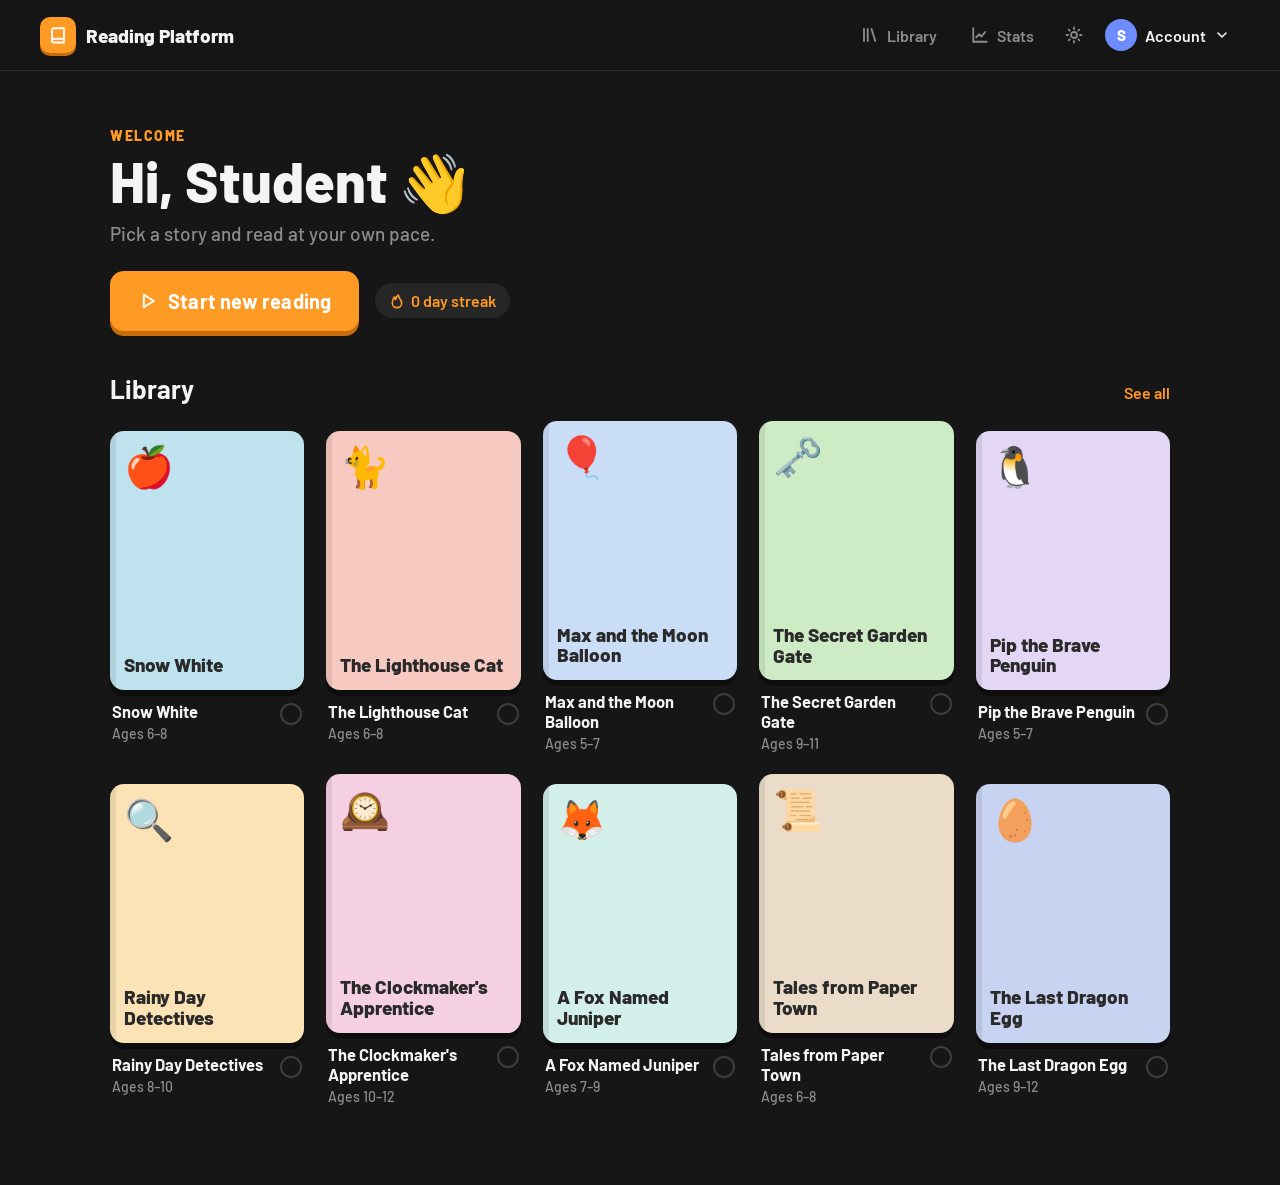
==== index.html @ 2cfc0a5e "starting" ====
<!DOCTYPE html>
<html lang="en" data-theme="dark">
<head>
  <meta charset="UTF-8" />
  <meta name="viewport" content="width=device-width, initial-scale=1, viewport-fit=cover" />
  <title>Reading Platform</title>
  <link rel="preconnect" href="https://fonts.googleapis.com" />
  <link rel="preconnect" href="https://fonts.gstatic.com" crossorigin />
  <link href="https://fonts.googleapis.com/css2?family=Barlow:wght@500;600;700;800&display=swap" rel="stylesheet" />
  <link rel="stylesheet" href="css/styles.css" />
</head>
<body>
  <div id="app"></div>
  <script src="js/data.js"></script>
  <script src="js/app.js"></script>
</body>
</html>
---- css/styles.css ----
/* ==========================================================================
   Reading Platform — pilot styles
   Functional first; visual polish comes later.
   ========================================================================== */

:root {
  --accent: #ff9a25;
  --accent-dark: #c76d0b;
  --success: #58cc02;
  --success-dark: #46a302;
  --danger: #ff4b4b;
  --danger-dark: #d33131;
  --radius: 14px;
  --font: "Barlow", "DIN Round Pro", system-ui, -apple-system, "Segoe UI", sans-serif;
}
[data-theme="dark"] {
  --bg: #161616;
  --surface: #262626;
  --surface-2: #333333;
  --surface-3: #3d3d3d;
  --border: #2e2e2e;
  --text: #f4f4f4;
  --muted: #8d8d8d;
  --shadow: #0d0d0d;
}
[data-theme="light"] {
  --bg: #f7f6f2;
  --surface: #ffffff;
  --surface-2: #ecebe7;
  --surface-3: #e0dfda;
  --border: #e3e2dd;
  --text: #1c1c1c;
  --muted: #777;
  --shadow: #cfcec9;
}

* { box-sizing: border-box; }
html, body { margin: 0; }
body {
  background: var(--bg);
  color: var(--text);
  font-family: var(--font);
  font-weight: 600;
  -webkit-font-smoothing: antialiased;
  transition: background .2s, color .2s;
}
body.no-scroll { overflow: hidden; }
button { font: inherit; color: inherit; cursor: pointer; border: 0; background: none; }
button:disabled { cursor: not-allowed; }
a { color: inherit; text-decoration: none; }
h1, h2 { margin: 0; line-height: 1.1; }
.muted { color: var(--muted); }

/* ---------- Buttons (Duolingo-style 3D) ---------- */
.btn {
  display: inline-flex; align-items: center; justify-content: center; gap: 10px;
  padding: 14px 22px; border-radius: var(--radius);
  font-size: 18px; font-weight: 700; letter-spacing: .2px;
  transition: transform .06s, box-shadow .06s, filter .15s;
}
.btn:active:not(:disabled) { transform: translateY(4px); box-shadow: none !important; }
.btn-primary { background: var(--accent); color: #fff; box-shadow: 0 5px 0 var(--accent-dark); }
.btn-success { background: var(--success); color: #fff; box-shadow: 0 5px 0 var(--success-dark); }
.btn-danger { background: var(--danger); color: #fff; box-shadow: 0 5px 0 var(--danger-dark); }
.btn:disabled { background: var(--surface-2); color: var(--muted); box-shadow: 0 5px 0 var(--shadow); }
.btn-lg { padding: 18px 28px; font-size: 20px; }
.btn-block { width: 100%; }
.btn:hover:not(:disabled) { filter: brightness(1.05); }

.icon-btn {
  width: 40px; height: 40px; border-radius: 12px;
  display: grid; place-items: center; color: var(--muted);
}
.icon-btn:hover { background: var(--surface); color: var(--text); }

.square-btn {
  width: 62px; height: 62px; border-radius: var(--radius);
  display: grid; place-items: center;
  background: var(--surface-3); color: var(--text);
  box-shadow: 0 4px 0 var(--shadow);
  transition: transform .06s, box-shadow .06s;
}
.square-btn:active:not(:disabled) { transform: translateY(4px); box-shadow: none; }
.square-btn:disabled { background: var(--surface); color: var(--muted); opacity: .7; }

/* ---------- Header ---------- */
.topbar {
  position: sticky; top: 0; z-index: 20;
  display: flex; align-items: center; justify-content: space-between;
  padding: 14px clamp(16px, 4vw, 40px);
  background: color-mix(in srgb, var(--bg) 92%, transparent);
  backdrop-filter: blur(8px);
  border-bottom: 1px solid var(--border);
}
.brand { display: flex; align-items: center; gap: 10px; font-size: 19px; font-weight: 800; }
.brand-mark {
  width: 36px; height: 36px; border-radius: 10px; display: grid; place-items: center;
  background: var(--accent); color: #fff; box-shadow: 0 3px 0 var(--accent-dark);
}
.nav { display: flex; align-items: center; gap: 6px; }
.nav-link {
  display: flex; align-items: center; gap: 8px; padding: 9px 14px; border-radius: 12px; color: var(--muted);
}
.nav-link:hover { background: var(--surface); color: var(--text); }
.nav-link.active { color: var(--accent); background: var(--surface); }

.account { position: relative; }
.account-btn {
  display: flex; align-items: center; gap: 8px; padding: 5px 10px 5px 5px; border-radius: 12px; color: var(--text);
}
.account-btn:hover { background: var(--surface); }
.avatar {
  width: 32px; height: 32px; border-radius: 50%; display: grid; place-items: center;
  background: #6c8cff; color: #fff; font-weight: 800; font-size: 15px;
}
.avatar-lg { width: 42px; height: 42px; font-size: 18px; }
.menu {
  position: absolute; right: 0; top: calc(100% + 8px); width: 270px;
  background: var(--surface); border: 1px solid var(--border); border-radius: var(--radius);
  padding: 8px; box-shadow: 0 12px 30px rgba(0,0,0,.35);
  animation: fadeDown .15s ease-out;
}
.menu-head { display: flex; gap: 12px; align-items: center; padding: 8px 8px 12px; border-bottom: 1px solid var(--border); margin-bottom: 6px; }
.menu-head strong { display: block; font-size: 17px; }
.menu-head small { color: var(--muted); font-size: 12.5px; font-weight: 500; }
.menu-item {
  width: 100%; display: flex; align-items: center; gap: 10px; padding: 10px; border-radius: 10px; text-align: left;
}
.menu-item:hover { background: var(--surface-2); }
.menu-item em { margin-left: auto; font-style: normal; font-size: 12px; color: var(--muted); }

/* ---------- Pages ---------- */
.page { max-width: 1140px; margin: 0 auto; padding: 36px clamp(16px, 4vw, 40px) 80px; }
.hero { padding: 20px 0 44px; }
.eyebrow { margin: 0 0 6px; color: var(--accent); text-transform: uppercase; letter-spacing: 1.5px; font-size: 14px; font-weight: 800; }
.hero h1 { font-size: clamp(38px, 6vw, 56px); font-weight: 800; }
.hero-sub { color: var(--muted); font-size: 19px; margin: 10px 0 26px; font-weight: 500; }
.hero-actions { display: flex; flex-wrap: wrap; align-items: center; gap: 16px; }
.chip {
  display: inline-flex; align-items: center; gap: 6px; padding: 8px 14px; border-radius: 999px;
  background: var(--surface); color: var(--accent);
}
.section-head { display: flex; align-items: baseline; justify-content: space-between; margin-bottom: 18px; }
.section-head h2 { font-size: 26px; }
.page-title h1 { font-size: 38px; }
.link { color: var(--accent); }
.sub-h { font-size: 22px; margin: 40px 0 14px; }

/* ---------- Library grid ---------- */
.grid {
  display: grid; gap: 22px;
  grid-template-columns: repeat(auto-fill, minmax(165px, 1fr));
}
.book-card {
  text-align: left; padding: 0; border-radius: var(--radius);
  transition: transform .15s;
}
.book-card:hover { transform: translateY(-4px); }
.book-card:hover .cover { box-shadow: 0 10px 0 var(--shadow); }
.book-meta { display: flex; justify-content: space-between; align-items: flex-start; gap: 8px; padding: 12px 2px 0; }
.book-title { font-size: 16.5px; font-weight: 700; line-height: 1.2; }
.book-age { font-size: 14px; color: var(--muted); margin-top: 3px; font-weight: 500; }

.status { flex: none; width: 22px; height: 22px; border-radius: 50%; display: grid; place-items: center; margin-top: 1px; }
.status-unread { border: 2.5px solid var(--surface-3); }
.status-read { background: var(--success); color: #fff; }
.status-progress {
  border: 2.5px solid var(--accent);
  background: linear-gradient(90deg, var(--accent) 50%, transparent 50%);
}

/* ---------- Covers (solid pastel placeholders) ---------- */
.cover {
  position: relative; aspect-ratio: 3 / 4; border-radius: var(--radius);
  background: var(--cover); color: #2a2a2a; overflow: hidden;
  display: flex; flex-direction: column; justify-content: space-between; padding: 14px;
  box-shadow: 0 6px 0 var(--shadow);
  transition: box-shadow .15s;
}
.cover::after {
  content: ""; position: absolute; inset: 0;
  background: linear-gradient(90deg, rgba(0,0,0,.08) 0 6px, transparent 6px);
}
.cover-emoji { font-size: 40px; line-height: 1; }
.cover-title { font-size: 19px; font-weight: 800; line-height: 1.1; }
.cover-lg { width: 220px; flex: none; }
.cover-lg .cover-emoji { font-size: 54px; }
.cover-lg .cover-title { font-size: 25px; }
.cover-mini {
  width: 48px; height: 60px; aspect-ratio: auto; padding: 0; border: 2px solid var(--surface-3);
  border-radius: 9px; box-shadow: none; justify-content: center; align-items: center;
}
.cover-mini .cover-title { display: none; }
.cover-mini .cover-emoji { font-size: 22px; }
.cover-mini::after { display: none; }

/* ---------- Book overlay ---------- */
.overlay {
  position: fixed; inset: 0; z-index: 50; display: grid; place-items: center; padding: 20px;
  background: rgba(0,0,0,.6); animation: fade .15s ease-out;
}
.book-modal {
  position: relative; width: min(760px, 100%); max-height: calc(100vh - 40px); overflow: auto;
  display: flex; gap: 30px; padding: 30px;
  background: var(--surface); border-radius: 20px; border: 1px solid var(--border);
  animation: popIn .22s cubic-bezier(.2,1.4,.4,1);
}
.modal-close { position: absolute; top: 14px; right: 14px; }
.modal-body { display: flex; flex-direction: column; min-width: 0; flex: 1; }
.modal-body h2 { font-size: 32px; padding-right: 40px; }
.modal-tags { display: flex; flex-wrap: wrap; gap: 8px; margin: 14px 0 4px; }
.tag { padding: 5px 11px; border-radius: 999px; background: var(--surface-2); font-size: 13.5px; color: var(--muted); }
.synopsis { font-size: 17.5px; line-height: 1.55; font-weight: 500; flex: 1; margin: 14px 0 26px; }

/* ---------- Stats ---------- */
.tiles { display: grid; gap: 16px; grid-template-columns: repeat(auto-fill, minmax(170px, 1fr)); }
.tile {
  display: flex; flex-direction: column; gap: 4px; padding: 18px;
  background: var(--surface); border-radius: var(--radius); border: 1px solid var(--border);
}
.tile-label { font-size: 13px; text-transform: uppercase; letter-spacing: 1px; color: var(--muted); }
.tile-value { font-size: 32px; font-weight: 800; }
.tile-sub { font-size: 13.5px; color: var(--muted); font-weight: 500; }
.table-wrap { overflow-x: auto; border-radius: var(--radius); border: 1px solid var(--border); }
.table { width: 100%; border-collapse: collapse; font-size: 15px; }
.table th, .table td { text-align: left; padding: 12px 16px; white-space: nowrap; }
.table th { background: var(--surface); color: var(--muted); font-size: 13px; text-transform: uppercase; letter-spacing: .8px; }
.table tr + tr td { border-top: 1px solid var(--border); }
.ok { color: var(--success); font-weight: 800; }
.bad { color: var(--danger); font-weight: 800; }
.empty { padding: 34px; text-align: center; color: var(--muted); background: var(--surface); border-radius: var(--radius); font-weight: 500; }

/* ---------- Toast ---------- */
.toast {
  position: fixed; left: 50%; bottom: 30px; transform: translate(-50%, 20px); opacity: 0; z-index: 100;
  background: var(--text); color: var(--bg); padding: 12px 20px; border-radius: 12px; pointer-events: none;
  transition: opacity .2s, transform .2s;
}
.toast.show { opacity: 1; transform: translate(-50%, 0); }

/* ==========================================================================
   Reader
   ========================================================================== */
.reader { position: fixed; inset: 0; display: flex; flex-direction: column; background: var(--bg); }
.reader-top {
  display: flex; justify-content: space-between; align-items: center;
  padding: 20px clamp(16px, 2vw, 26px); z-index: 2;
}
.rt-left { display: flex; align-items: center; gap: 16px; }
.wpm { display: flex; flex-direction: column; line-height: 1.1; }
.wpm-label { font-size: 12px; color: var(--muted); font-weight: 700; }
.wpm-value { font-size: 20px; font-weight: 800; }
.rt-right { display: flex; align-items: center; gap: 14px; text-align: right; }
.rt-text { display: flex; flex-direction: column; text-align: right; line-height: 1.25; }
.rt-text strong { font-size: 18px; }
.rt-text small { font-size: 14px; font-weight: 700; }

.reader-stage { flex: 1; position: relative; overflow: hidden; }

/* sentence track */
.track {
  position: absolute; left: 50%; top: 0; width: min(520px, calc(100% - 32px));
  transition: transform .45s cubic-bezier(.25,.8,.3,1);
}
.track.no-anim, .track.no-anim .sentence { transition: none; }
.sentence {
  margin: 0 0 6px; padding: 10px 16px; border-radius: var(--radius);
  font-size: clamp(24px, 3.4vw, 34px); font-weight: 700; line-height: 1.3;
  transition: filter .4s, opacity .4s, background .3s;
}
.sentence.read { opacity: .78; }
.sentence.current { background: var(--surface); }
.sentence.upcoming { filter: blur(7px); opacity: .32; user-select: none; }
.sentence.hidden { visibility: hidden; }

/* intro / quiz / summary views */
.center-view {
  position: absolute; inset: 0; overflow-y: auto;
  display: flex; flex-direction: column; align-items: center; justify-content: center;
  padding: 20px; text-align: center; animation: fadeUp .3s ease-out;
}
.intro-icon { font-size: 52px; margin-bottom: 18px; }
.intro-num { margin: 0 0 14px; font-size: 18px; }
.intro-title {
  font-size: clamp(30px, 4vw, 40px); padding: 14px 18px; border-radius: var(--radius); background: var(--surface);
}
.pop { animation: popIn .5s cubic-bezier(.2,1.6,.4,1); }

.quiz { justify-content: center; }
.quiz-label { margin: 0 0 8px; color: var(--accent); text-transform: uppercase; letter-spacing: 1.5px; font-size: 14px; font-weight: 800; }
.quiz-q { font-size: clamp(26px, 3.4vw, 34px); max-width: 640px; margin-bottom: 28px; }
.options { display: grid; gap: 12px; width: min(560px, 100%); }
.option {
  display: flex; align-items: center; gap: 14px; text-align: left;
  padding: 15px 18px; border-radius: var(--radius); font-size: 19px; font-weight: 700;
  background: var(--surface); border: 2px solid var(--surface-3); box-shadow: 0 4px 0 var(--surface-3);
  transition: transform .06s, border-color .15s, background .15s;
}
.option:hover:not(:disabled) { background: var(--surface-2); }
.option:active:not(:disabled) { transform: translateY(3px); box-shadow: 0 1px 0 var(--surface-3); }
.option .key {
  flex: none; width: 30px; height: 30px; border-radius: 8px; display: grid; place-items: center;
  border: 2px solid var(--surface-3); font-size: 14px; color: var(--muted);
}
.option.selected { border-color: var(--accent); box-shadow: 0 4px 0 var(--accent-dark); background: color-mix(in srgb, var(--accent) 12%, var(--surface)); }
.option.selected .key { border-color: var(--accent); color: var(--accent); }
.option.correct { border-color: var(--success); box-shadow: 0 4px 0 var(--success-dark); background: color-mix(in srgb, var(--success) 15%, var(--surface)); }
.option.correct .key { border-color: var(--success); color: var(--success); }
.option.wrong { border-color: var(--danger); box-shadow: 0 4px 0 var(--danger-dark); background: color-mix(in srgb, var(--danger) 13%, var(--surface)); animation: shake .35s; }
.option.wrong .key { border-color: var(--danger); color: var(--danger); }
.option:disabled { cursor: default; }

.summary-title { font-size: clamp(30px, 4vw, 42px); margin-bottom: 8px; }
.summary-tiles { display: grid; grid-template-columns: repeat(4, minmax(110px, 1fr)); gap: 12px; margin-top: 26px; width: min(600px, 100%); }
.summary-tiles .tile { align-items: center; }

/* big "Correct!" */
.celebrate {
  position: absolute; inset: 0; display: grid; place-items: center; pointer-events: none; z-index: 5;
  background: color-mix(in srgb, var(--bg) 55%, transparent);
  animation: celebrateFade 1.5s ease-in forwards;
}
.celebrate-inner { position: relative; display: grid; place-items: center; }
.celebrate span {
  font-size: clamp(56px, 10vw, 104px); font-weight: 800; color: var(--success);
  text-shadow: 0 6px 0 var(--success-dark);
  animation: bigPop .6s cubic-bezier(.2,1.8,.4,1);
}
.sparks { position: absolute; inset: 0; display: grid; place-items: center; }
.sparks i {
  position: absolute; width: 14px; height: 14px; border-radius: 50%;
  background: var(--accent);
  animation: spark .8s ease-out forwards;
  transform: rotate(var(--a)) translateX(0);
}
.sparks i:nth-child(odd) { background: var(--success); width: 10px; height: 10px; }

/* bottom bar */
.reader-bottom {
  border-top: 2px solid var(--border); padding: 22px 16px calc(22px + env(safe-area-inset-bottom));
  transition: background .2s;
}
.bottom-inner { display: flex; gap: 20px; justify-content: center; align-items: center; max-width: 560px; margin: 0 auto; }
.back-btn { width: 78px; height: 66px; flex: none; }
.next-btn { flex: 1; max-width: 420px; height: 66px; justify-content: space-between; padding: 0 30px; font-size: 22px; }
.reader-bottom.is-correct { background: color-mix(in srgb, var(--success) 16%, var(--bg)); border-top-color: transparent; }
.reader-bottom.is-wrong { background: color-mix(in srgb, var(--danger) 14%, var(--bg)); border-top-color: transparent; }
.feedback { max-width: 760px; justify-content: space-between; animation: fadeUp .25s ease-out; }
.feedback .next-btn { max-width: 300px; }
.fb-text { display: flex; flex-direction: column; }
.fb-text strong { font-size: 26px; }
.fb-text span { font-weight: 600; }
.is-correct .fb-text strong { color: var(--success); }
.is-wrong .fb-text strong, .is-wrong .fb-text span { color: var(--danger); }

/* ---------- Pause menu ---------- */
.pause {
  position: absolute; inset: 0; z-index: 30;
  background: color-mix(in srgb, var(--bg) 94%, transparent);
  backdrop-filter: blur(4px);
  display: grid; grid-template-columns: minmax(240px, 1fr) auto minmax(240px, 1fr);
  padding: 22px 26px; animation: fade .18s ease-out;
}
.pm-left { display: flex; flex-direction: column; gap: 10px; align-items: flex-start; min-height: 0; }
.pm-continue { display: flex; align-items: center; gap: 16px; font-size: 30px; font-weight: 700; margin-bottom: 24px; }
.pm-play {
  width: 62px; height: 62px; border-radius: var(--radius); display: grid; place-items: center;
  background: var(--accent); color: #fff; box-shadow: 0 5px 0 var(--accent-dark);
}
.pm-play svg { fill: #fff; }
.pm-list { display: flex; flex-direction: column; gap: 14px; }
.pm-item { display: flex; align-items: center; gap: 14px; font-size: 19px; font-weight: 700; }
.pm-ic {
  width: 46px; height: 46px; border-radius: 12px; display: grid; place-items: center;
  background: var(--surface-3); box-shadow: 0 3px 0 var(--shadow);
}
.pm-item:hover .pm-ic { background: var(--surface-2); }
.pm-bottom { margin-top: auto; }
.pm-cover { display: grid; place-items: center; }
.cover-tilt {
  width: min(330px, 30vw); border: 5px solid var(--surface-3); border-radius: 26px;
  transform: rotate(5deg); animation: tiltIn .45s cubic-bezier(.2,1.5,.4,1);
}
.cover-tilt .cover-emoji { font-size: 80px; }
.cover-tilt .cover-title { font-size: 34px; }
.pm-right { display: flex; justify-content: flex-end; align-items: flex-start; gap: 14px; }
.ring { transform: rotate(-90deg); flex: none; }
.ring circle { fill: none; stroke-width: 4.5; }
.ring-bg { stroke: var(--surface-3); }
.ring-fg { stroke: var(--accent); stroke-linecap: round; transition: stroke-dashoffset .4s; }

.chapter-list { display: flex; flex-direction: column; gap: 8px; margin-top: 12px; width: 100%; max-width: 320px; overflow-y: auto; }
.chapter-row {
  display: flex; align-items: center; gap: 12px; padding: 10px 12px; border-radius: 12px; text-align: left;
  background: var(--surface); border: 2px solid transparent;
}
.chapter-row:hover:not(:disabled) { background: var(--surface-2); }
.chapter-row.current { border-color: var(--accent); }
.chapter-row:disabled { opacity: .45; }
.ch-icon { font-size: 22px; }
.ch-text { display: flex; flex-direction: column; flex: 1; font-size: 16px; }
.ch-text small { color: var(--muted); font-size: 12.5px; }
.ch-state { color: var(--success); display: grid; }
.chapter-row:disabled .ch-state { color: var(--muted); }

.shortcuts { margin-top: 14px; display: flex; flex-direction: column; gap: 12px; }
.sc-row { display: flex; flex-direction: column; gap: 4px; }
.sc-row span:last-child { color: var(--muted); font-size: 15px; font-weight: 500; }
kbd {
  display: inline-block; padding: 2px 8px; border-radius: 6px; font: inherit; font-size: 14px;
  background: var(--surface-3); box-shadow: 0 2px 0 var(--shadow);
}

/* ---------- Animations ---------- */
@keyframes fade { from { opacity: 0; } }
@keyframes fadeUp { from { opacity: 0; transform: translateY(12px); } }
@keyframes fadeDown { from { opacity: 0; transform: translateY(-6px); } }
@keyframes popIn { from { opacity: 0; transform: scale(.9); } }
@keyframes tiltIn { from { opacity: 0; transform: rotate(-8deg) scale(.85); } }
@keyframes bigPop { 0% { transform: scale(.2); opacity: 0; } 70% { transform: scale(1.12); opacity: 1; } 100% { transform: scale(1); } }
@keyframes spark { to { transform: rotate(var(--a)) translateX(170px) scale(.3); opacity: 0; } }
@keyframes celebrateFade { 0%, 70% { opacity: 1; } 100% { opacity: 0; } }
@keyframes shake { 20%, 60% { transform: translateX(-6px); } 40%, 80% { transform: translateX(6px); } }

/* ---------- Responsive ---------- */
@media (max-width: 760px) {
  .nav-link span, .account-name, .brand-name { display: none; }
  .book-modal { flex-direction: column; align-items: center; padding: 24px 20px; gap: 20px; }
  .cover-lg { width: 170px; }
  .modal-body h2 { padding-right: 0; text-align: center; font-size: 28px; }
  .modal-tags { justify-content: center; }
  .grid { grid-template-columns: repeat(auto-fill, minmax(140px, 1fr)); gap: 16px; }
  .rt-text strong { font-size: 16px; }
  .rt-text small { font-size: 12.5px; }
  .square-btn { width: 54px; height: 54px; }
  .back-btn { width: 64px; height: 60px; }
  .next-btn { height: 60px; font-size: 20px; padding: 0 22px; }
  .summary-tiles { grid-template-columns: repeat(2, 1fr); }
  .feedback { flex-direction: column; align-items: stretch; gap: 14px; }
  .feedback .next-btn { max-width: none; }
  .pause { grid-template-columns: 1fr; grid-template-rows: auto 1fr; }
  .pm-cover, .pm-right { display: none; }
  .pm-bottom { margin-top: 30px; }
}
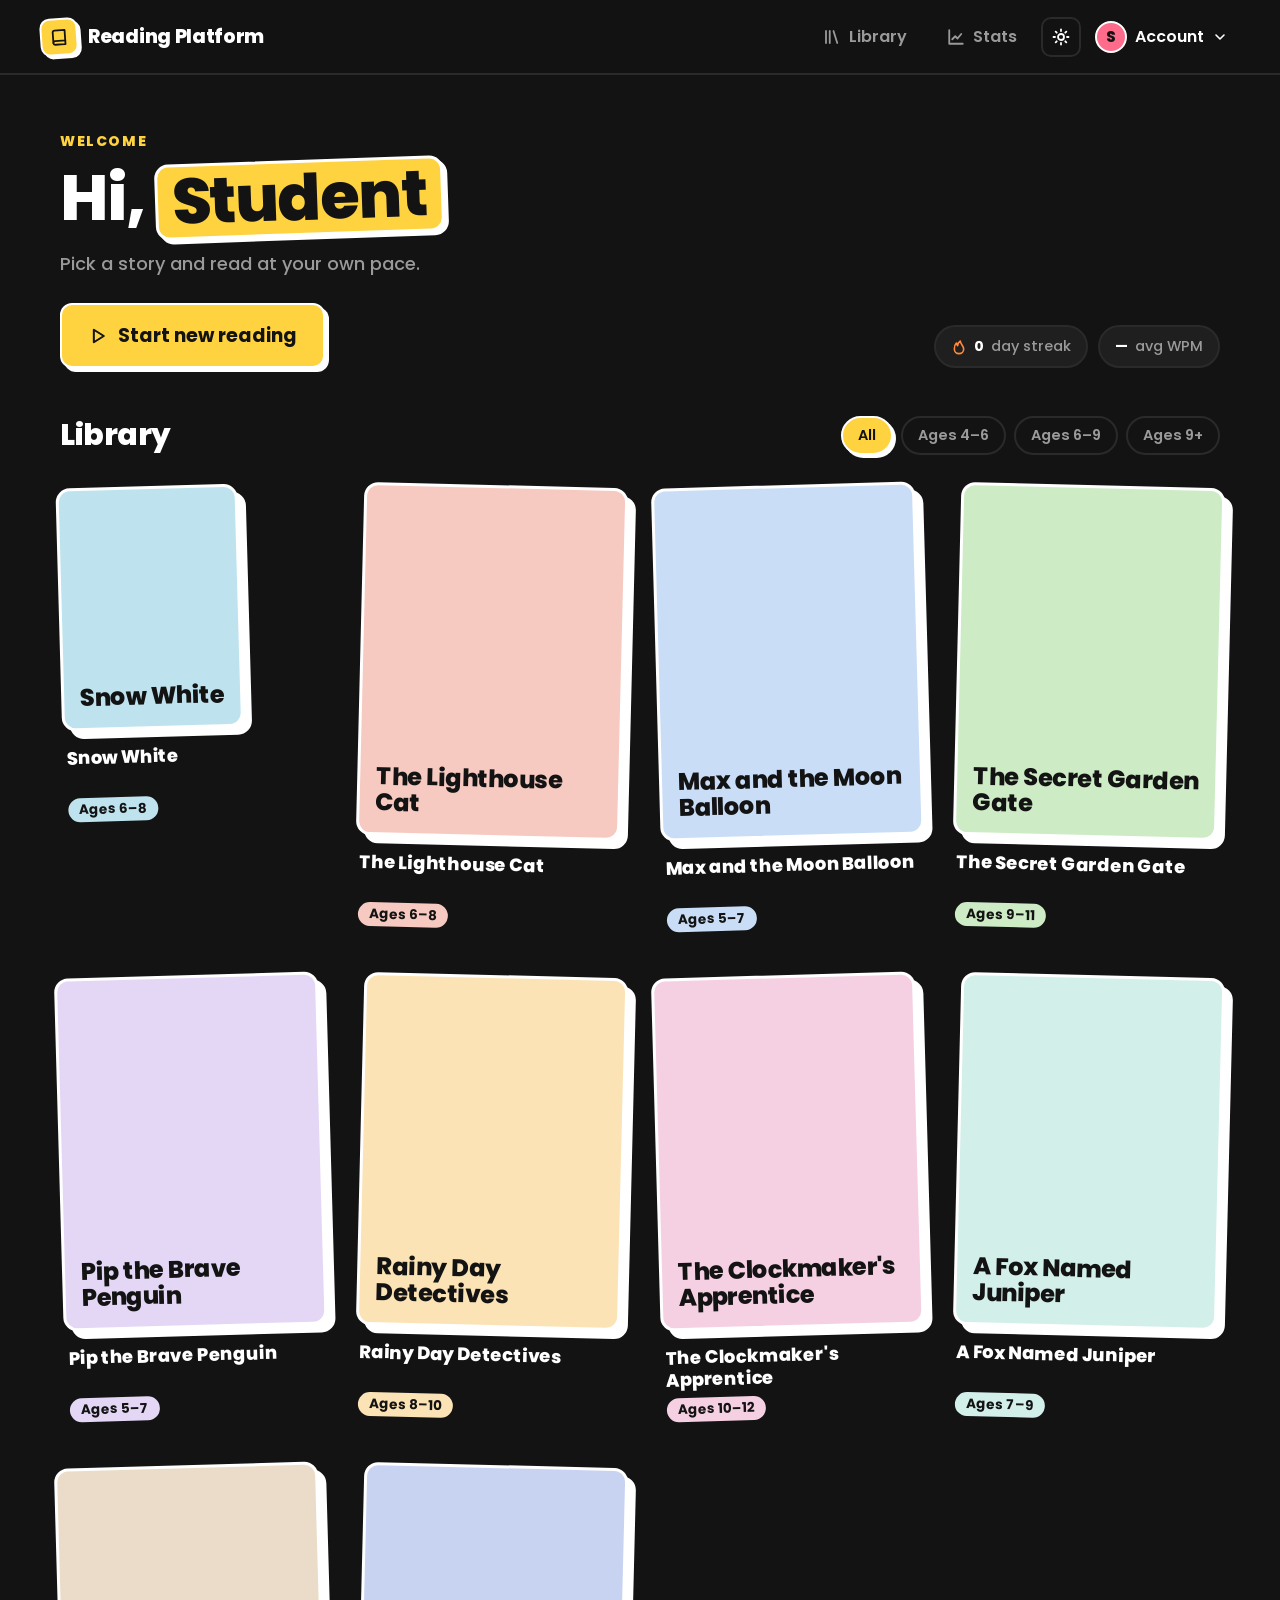
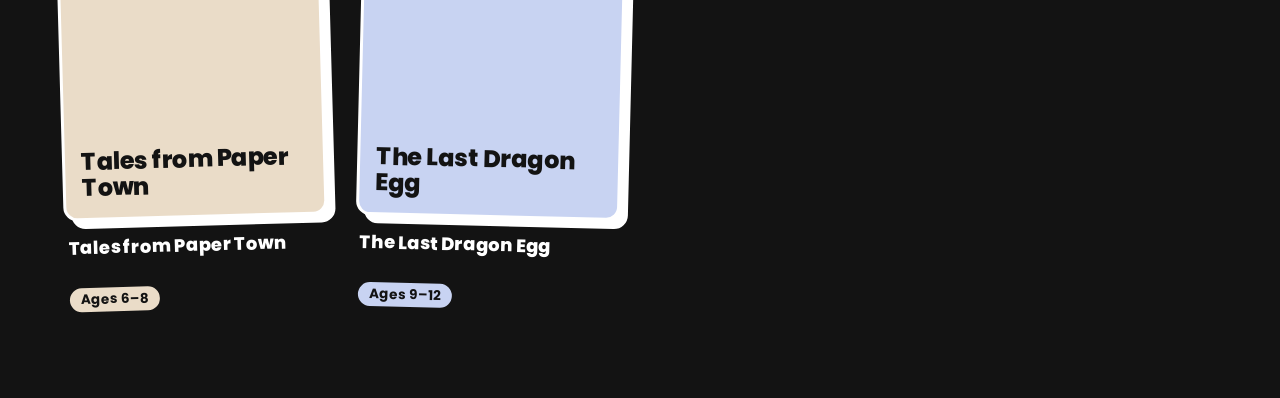
==== commit c82cd5ed: "visual updates" ====
--- a/index.html
+++ b/index.html
@@ -6,7 +6,7 @@
   <title>Reading Platform</title>
   <link rel="preconnect" href="https://fonts.googleapis.com" />
   <link rel="preconnect" href="https://fonts.gstatic.com" crossorigin />
-  <link href="https://fonts.googleapis.com/css2?family=Barlow:wght@500;600;700;800&display=swap" rel="stylesheet" />
+  <link href="https://fonts.googleapis.com/css2?family=Poppins:wght@400;500;600;700;800&display=swap" rel="stylesheet" />
   <link rel="stylesheet" href="css/styles.css" />
 </head>
 <body>
--- a/css/styles.css
+++ b/css/styles.css
@@ -1,37 +1,35 @@
 /* ==========================================================================
-   Reading Platform — pilot styles
-   Functional first; visual polish comes later.
+   Reading Platform — "Pop" theme
+   Bold comic borders, coloured offset shadows, tilted cards, chunky buttons.
    ========================================================================== */
 
 :root {
-  --accent: #ff9a25;
-  --accent-dark: #c76d0b;
-  --success: #58cc02;
-  --success-dark: #46a302;
-  --danger: #ff4b4b;
-  --danger-dark: #d33131;
+  --accent: #ffd23f;
+  --success: #3ddc84;
+  --danger: #ff5c5c;
+  --on-color: #131313;      /* text on yellow / green / red / pastel covers */
   --radius: 14px;
-  --font: "Barlow", "DIN Round Pro", system-ui, -apple-system, "Segoe UI", sans-serif;
+  --font: "Poppins", system-ui, -apple-system, "Segoe UI", sans-serif;
 }
 [data-theme="dark"] {
-  --bg: #161616;
-  --surface: #262626;
-  --surface-2: #333333;
-  --surface-3: #3d3d3d;
-  --border: #2e2e2e;
-  --text: #f4f4f4;
-  --muted: #8d8d8d;
-  --shadow: #0d0d0d;
+  --bg: #131313;
+  --surface: #1f1f1f;
+  --surface-2: #2a2a2a;
+  --surface-3: #3a3a3a;
+  --border: #2a2a2a;
+  --text: #ffffff;
+  --muted: #9a9a9a;
+  --line: #ffffff;          /* comic outline + hard shadow colour */
 }
 [data-theme="light"] {
-  --bg: #f7f6f2;
+  --bg: #fff8ea;
   --surface: #ffffff;
-  --surface-2: #ecebe7;
-  --surface-3: #e0dfda;
-  --border: #e3e2dd;
-  --text: #1c1c1c;
-  --muted: #777;
-  --shadow: #cfcec9;
+  --surface-2: #f6eedd;
+  --surface-3: #e6dcc6;
+  --border: #ecdfc6;
+  --text: #131313;
+  --muted: #6f6a5e;
+  --line: #131313;
 }
 
 * { box-sizing: border-box; }
@@ -40,7 +38,7 @@
   background: var(--bg);
   color: var(--text);
   font-family: var(--font);
-  font-weight: 600;
+  font-weight: 500;
   -webkit-font-smoothing: antialiased;
   transition: background .2s, color .2s;
 }
@@ -51,37 +49,41 @@
 h1, h2 { margin: 0; line-height: 1.1; }
 .muted { color: var(--muted); }
 
-/* ---------- Buttons (Duolingo-style 3D) ---------- */
+/* ---------- Buttons ---------- */
 .btn {
   display: inline-flex; align-items: center; justify-content: center; gap: 10px;
-  padding: 14px 22px; border-radius: var(--radius);
-  font-size: 18px; font-weight: 700; letter-spacing: .2px;
-  transition: transform .06s, box-shadow .06s, filter .15s;
-}
-.btn:active:not(:disabled) { transform: translateY(4px); box-shadow: none !important; }
-.btn-primary { background: var(--accent); color: #fff; box-shadow: 0 5px 0 var(--accent-dark); }
-.btn-success { background: var(--success); color: #fff; box-shadow: 0 5px 0 var(--success-dark); }
-.btn-danger { background: var(--danger); color: #fff; box-shadow: 0 5px 0 var(--danger-dark); }
-.btn:disabled { background: var(--surface-2); color: var(--muted); box-shadow: 0 5px 0 var(--shadow); }
-.btn-lg { padding: 18px 28px; font-size: 20px; }
+  padding: 14px 22px; border-radius: 12px;
+  font-size: 18px; font-weight: 700;
+  border: 2.5px solid var(--line);
+  box-shadow: 4px 4px 0 var(--line);
+  transition: transform .07s, box-shadow .07s, filter .15s;
+}
+.btn:active:not(:disabled) { transform: translate(4px, 4px); box-shadow: 0 0 0 var(--line); }
+.btn:hover:not(:disabled) { filter: brightness(1.06); }
+.btn-primary { background: var(--accent); color: var(--on-color); }
+.btn-success { background: var(--success); color: var(--on-color); }
+.btn-danger { background: var(--danger); color: var(--on-color); }
+.btn:disabled { background: var(--surface-2); color: var(--muted); border-color: var(--surface-3); box-shadow: 4px 4px 0 var(--surface-3); }
+.btn-lg { padding: 16px 26px; font-size: 19px; }
 .btn-block { width: 100%; }
-.btn:hover:not(:disabled) { filter: brightness(1.05); }
 
 .icon-btn {
-  width: 40px; height: 40px; border-radius: 12px;
-  display: grid; place-items: center; color: var(--muted);
-}
-.icon-btn:hover { background: var(--surface); color: var(--text); }
+  width: 40px; height: 40px; border-radius: 10px;
+  display: grid; place-items: center; color: var(--text);
+  border: 2px solid var(--border);
+}
+.icon-btn:hover { border-color: var(--line); }
 
 .square-btn {
-  width: 62px; height: 62px; border-radius: var(--radius);
+  width: 58px; height: 58px; border-radius: 12px;
   display: grid; place-items: center;
-  background: var(--surface-3); color: var(--text);
-  box-shadow: 0 4px 0 var(--shadow);
-  transition: transform .06s, box-shadow .06s;
-}
-.square-btn:active:not(:disabled) { transform: translateY(4px); box-shadow: none; }
-.square-btn:disabled { background: var(--surface); color: var(--muted); opacity: .7; }
+  background: var(--surface); color: var(--text);
+  border: 2.5px solid var(--line);
+  box-shadow: 3px 3px 0 var(--line);
+  transition: transform .07s, box-shadow .07s;
+}
+.square-btn:active:not(:disabled) { transform: translate(3px, 3px); box-shadow: 0 0 0 var(--line); }
+.square-btn:disabled { color: var(--muted); border-color: var(--surface-3); box-shadow: 3px 3px 0 var(--surface-3); }
 
 /* ---------- Header ---------- */
 .topbar {
@@ -90,150 +92,174 @@
   padding: 14px clamp(16px, 4vw, 40px);
   background: color-mix(in srgb, var(--bg) 92%, transparent);
   backdrop-filter: blur(8px);
-  border-bottom: 1px solid var(--border);
-}
-.brand { display: flex; align-items: center; gap: 10px; font-size: 19px; font-weight: 800; }
+  border-bottom: 2px solid var(--border);
+}
+.brand { display: flex; align-items: center; gap: 10px; font-size: 19px; font-weight: 800; letter-spacing: -.3px; }
 .brand-mark {
-  width: 36px; height: 36px; border-radius: 10px; display: grid; place-items: center;
-  background: var(--accent); color: #fff; box-shadow: 0 3px 0 var(--accent-dark);
-}
-.nav { display: flex; align-items: center; gap: 6px; }
+  width: 38px; height: 38px; border-radius: 10px; display: grid; place-items: center;
+  background: var(--accent); color: var(--on-color);
+  border: 2.5px solid var(--line); box-shadow: 3px 3px 0 var(--line);
+  transform: rotate(-4deg);
+}
+.nav { display: flex; align-items: center; gap: 8px; }
 .nav-link {
-  display: flex; align-items: center; gap: 8px; padding: 9px 14px; border-radius: 12px; color: var(--muted);
-}
-.nav-link:hover { background: var(--surface); color: var(--text); }
-.nav-link.active { color: var(--accent); background: var(--surface); }
+  display: flex; align-items: center; gap: 8px; padding: 8px 14px; border-radius: 10px;
+  color: var(--muted); font-weight: 600; border: 2px solid transparent;
+}
+.nav-link:hover { color: var(--text); }
+.nav-link.active { color: var(--on-color); background: var(--accent); border-color: var(--line); box-shadow: 3px 3px 0 var(--line); }
 
 .account { position: relative; }
 .account-btn {
-  display: flex; align-items: center; gap: 8px; padding: 5px 10px 5px 5px; border-radius: 12px; color: var(--text);
-}
-.account-btn:hover { background: var(--surface); }
+  display: flex; align-items: center; gap: 8px; padding: 4px 10px 4px 4px; border-radius: 12px;
+  color: var(--text); font-weight: 600; border: 2px solid transparent;
+}
+.account-btn:hover { border-color: var(--border); }
 .avatar {
   width: 32px; height: 32px; border-radius: 50%; display: grid; place-items: center;
-  background: #6c8cff; color: #fff; font-weight: 800; font-size: 15px;
-}
-.avatar-lg { width: 42px; height: 42px; font-size: 18px; }
+  background: #ff6b8b; color: var(--on-color); font-weight: 800; font-size: 15px;
+  border: 2px solid var(--line);
+}
+.avatar-lg { width: 44px; height: 44px; font-size: 18px; }
 .menu {
-  position: absolute; right: 0; top: calc(100% + 8px); width: 270px;
-  background: var(--surface); border: 1px solid var(--border); border-radius: var(--radius);
-  padding: 8px; box-shadow: 0 12px 30px rgba(0,0,0,.35);
+  position: absolute; right: 0; top: calc(100% + 10px); width: 280px;
+  background: var(--surface); border: 2.5px solid var(--line); border-radius: var(--radius);
+  padding: 8px; box-shadow: 6px 6px 0 var(--line);
   animation: fadeDown .15s ease-out;
 }
-.menu-head { display: flex; gap: 12px; align-items: center; padding: 8px 8px 12px; border-bottom: 1px solid var(--border); margin-bottom: 6px; }
+.menu-head { display: flex; gap: 12px; align-items: center; padding: 8px 8px 12px; border-bottom: 2px solid var(--border); margin-bottom: 6px; }
 .menu-head strong { display: block; font-size: 17px; }
-.menu-head small { color: var(--muted); font-size: 12.5px; font-weight: 500; }
+.menu-head small { color: var(--muted); font-size: 12.5px; }
 .menu-item {
-  width: 100%; display: flex; align-items: center; gap: 10px; padding: 10px; border-radius: 10px; text-align: left;
+  width: 100%; display: flex; align-items: center; gap: 10px; padding: 10px; border-radius: 10px; text-align: left; font-weight: 600;
 }
 .menu-item:hover { background: var(--surface-2); }
 .menu-item em { margin-left: auto; font-style: normal; font-size: 12px; color: var(--muted); }
 
 /* ---------- Pages ---------- */
-.page { max-width: 1140px; margin: 0 auto; padding: 36px clamp(16px, 4vw, 40px) 80px; }
-.hero { padding: 20px 0 44px; }
-.eyebrow { margin: 0 0 6px; color: var(--accent); text-transform: uppercase; letter-spacing: 1.5px; font-size: 14px; font-weight: 800; }
-.hero h1 { font-size: clamp(38px, 6vw, 56px); font-weight: 800; }
-.hero-sub { color: var(--muted); font-size: 19px; margin: 10px 0 26px; font-weight: 500; }
-.hero-actions { display: flex; flex-wrap: wrap; align-items: center; gap: 16px; }
+.page { max-width: 1240px; margin: 0 auto; padding: 32px clamp(16px, 4vw, 40px) 90px; }
+.hero { padding: 24px 0 48px; display: flex; justify-content: space-between; align-items: flex-end; gap: 24px; flex-wrap: wrap; }
+.eyebrow { margin: 0 0 8px; color: var(--accent); text-transform: uppercase; letter-spacing: 1.6px; font-size: 14px; font-weight: 800; }
+[data-theme="light"] .eyebrow { color: #c99a00; }
+.hero h1 { font-size: clamp(42px, 6.4vw, 64px); font-weight: 800; letter-spacing: -1.5px; }
+.student-name {
+  display: inline-block; background: var(--accent); color: var(--on-color);
+  padding: 0 14px; border-radius: 14px; transform: rotate(-2deg);
+  border: 3px solid var(--line); box-shadow: 4px 4px 0 var(--line);
+}
+.hero-sub { color: var(--muted); font-size: 18px; margin: 14px 0 26px; }
+.hero-stats { display: flex; gap: 10px; flex-wrap: wrap; }
 .chip {
-  display: inline-flex; align-items: center; gap: 6px; padding: 8px 14px; border-radius: 999px;
-  background: var(--surface); color: var(--accent);
-}
-.section-head { display: flex; align-items: baseline; justify-content: space-between; margin-bottom: 18px; }
-.section-head h2 { font-size: 26px; }
-.page-title h1 { font-size: 38px; }
-.link { color: var(--accent); }
-.sub-h { font-size: 22px; margin: 40px 0 14px; }
+  display: inline-flex; align-items: center; gap: 7px; padding: 9px 15px; border-radius: 999px;
+  background: var(--surface); border: 2px solid var(--border); color: var(--muted); font-size: 14.5px;
+}
+.chip b { color: var(--text); }
+.chip svg { color: #ff8a3d; }
+.section-head { display: flex; align-items: center; justify-content: space-between; gap: 16px; flex-wrap: wrap; margin-bottom: 30px; }
+.section-head h2 { font-size: 30px; font-weight: 800; letter-spacing: -.5px; }
+.page-title h1 { font-size: 44px; font-weight: 800; letter-spacing: -1px; }
+.filters { display: flex; gap: 8px; flex-wrap: wrap; }
+.filter {
+  padding: 7px 15px; border-radius: 999px; border: 2px solid var(--border);
+  color: var(--muted); font-size: 14.5px; font-weight: 600;
+}
+.filter:hover { border-color: var(--line); color: var(--text); }
+.filter.on { background: var(--accent); color: var(--on-color); border-color: var(--line); box-shadow: 3px 3px 0 var(--line); }
 
 /* ---------- Library grid ---------- */
 .grid {
-  display: grid; gap: 22px;
-  grid-template-columns: repeat(auto-fill, minmax(165px, 1fr));
-}
+  display: grid; gap: 46px 34px; align-items: start;
+  grid-template-columns: repeat(auto-fill, minmax(232px, 1fr));
+}
+/* Cards are <button>s: force top-aligned column layout (buttons centre content by default) */
 .book-card {
-  text-align: left; padding: 0; border-radius: var(--radius);
-  transition: transform .15s;
-}
-.book-card:hover { transform: translateY(-4px); }
-.book-card:hover .cover { box-shadow: 0 10px 0 var(--shadow); }
-.book-meta { display: flex; justify-content: space-between; align-items: flex-start; gap: 8px; padding: 12px 2px 0; }
-.book-title { font-size: 16.5px; font-weight: 700; line-height: 1.2; }
-.book-age { font-size: 14px; color: var(--muted); margin-top: 3px; font-weight: 500; }
-
-.status { flex: none; width: 22px; height: 22px; border-radius: 50%; display: grid; place-items: center; margin-top: 1px; }
-.status-unread { border: 2.5px solid var(--surface-3); }
-.status-read { background: var(--success); color: #fff; }
-.status-progress {
-  border: 2.5px solid var(--accent);
-  background: linear-gradient(90deg, var(--accent) 50%, transparent 50%);
-}
-
-/* ---------- Covers (solid pastel placeholders) ---------- */
+  display: flex; flex-direction: column; justify-content: flex-start; align-self: start;
+  width: 100%; text-align: left; padding: 0;
+  transition: transform .18s cubic-bezier(.3,1.5,.5,1);
+}
+.book-card:nth-child(odd) { transform: rotate(-1.6deg); }
+.book-card:nth-child(even) { transform: rotate(1.4deg); }
+.book-card:hover { transform: rotate(0) translateY(-6px); }
+.book-card:hover .cover { box-shadow: 11px 11px 0 var(--line); }
+.book-meta { display: flex; justify-content: space-between; align-items: flex-start; gap: 10px; padding: 16px 4px 0; width: 100%; }
+/* reserve two lines so the age pills line up across a row */
+.book-title {
+  font-size: 18px; font-weight: 800; line-height: 1.25; letter-spacing: -.2px; min-height: 2.5em;
+  display: -webkit-box; -webkit-line-clamp: 2; -webkit-box-orient: vertical; overflow: hidden;
+}
+.book-age {
+  display: inline-block; margin-top: 6px; padding: 2px 11px; border-radius: 999px;
+  background: var(--c); color: var(--on-color); font-size: 13.5px; font-weight: 700;
+}
+.status { flex: none; width: 26px; height: 26px; display: grid; place-items: center; margin-top: 1px; }
+.status-read { border-radius: 50%; background: var(--success); color: var(--on-color); border: 2px solid var(--line); }
+.empty-filter { grid-column: 1 / -1; padding: 40px; text-align: center; color: var(--muted); border: 2px dashed var(--border); border-radius: var(--radius); }
+
+/* ---------- Covers (solid colour placeholders) ---------- */
 .cover {
   position: relative; aspect-ratio: 3 / 4; border-radius: var(--radius);
-  background: var(--cover); color: #2a2a2a; overflow: hidden;
-  display: flex; flex-direction: column; justify-content: space-between; padding: 14px;
-  box-shadow: 0 6px 0 var(--shadow);
-  transition: box-shadow .15s;
-}
-.cover::after {
-  content: ""; position: absolute; inset: 0;
-  background: linear-gradient(90deg, rgba(0,0,0,.08) 0 6px, transparent 6px);
-}
-.cover-emoji { font-size: 40px; line-height: 1; }
-.cover-title { font-size: 19px; font-weight: 800; line-height: 1.1; }
-.cover-lg { width: 220px; flex: none; }
-.cover-lg .cover-emoji { font-size: 54px; }
-.cover-lg .cover-title { font-size: 25px; }
-.cover-mini {
-  width: 48px; height: 60px; aspect-ratio: auto; padding: 0; border: 2px solid var(--surface-3);
-  border-radius: 9px; box-shadow: none; justify-content: center; align-items: center;
-}
-.cover-mini .cover-title { display: none; }
-.cover-mini .cover-emoji { font-size: 22px; }
-.cover-mini::after { display: none; }
+  background: var(--c, #ccc); color: var(--on-color); overflow: hidden;
+  border: 3px solid var(--line);
+  box-shadow: 8px 8px 0 var(--line);
+  display: flex; align-items: flex-end; padding: 16px;
+  transition: box-shadow .18s;
+}
+.cover > img { position: absolute; inset: 0; width: 100%; height: 100%; object-fit: cover; display: block; }
+.cover-title { position: relative; font-size: 24px; font-weight: 800; line-height: 1.1; letter-spacing: -.5px; }
+.cover-lg { width: 240px; flex: none; transform: rotate(-2.5deg); }
+.cover-lg .cover-title { font-size: 28px; }
+.cover-intro { width: 96px; margin-bottom: 24px; transform: rotate(-4deg); box-shadow: 5px 5px 0 var(--line); }
+.cover-mini { width: 46px; height: 58px; aspect-ratio: auto; border-radius: 9px; border-width: 2.5px; box-shadow: 3px 3px 0 var(--line); padding: 0; }
+.cover-intro .cover-title, .cover-mini .cover-title { display: none; }
+.cover-tilt { width: min(320px, 30vw); border-width: 4px; border-radius: 22px; box-shadow: 14px 14px 0 var(--line); transform: rotate(5deg); padding: 24px; animation: tiltIn .45s cubic-bezier(.2,1.5,.4,1); }
+.cover-tilt .cover-title { font-size: 36px; }
+.done-badge {
+  width: 96px; height: 96px; border-radius: 50%; display: grid; place-items: center; margin-bottom: 24px;
+  background: var(--success); color: var(--on-color); border: 3px solid var(--line); box-shadow: 6px 6px 0 var(--line);
+}
 
 /* ---------- Book overlay ---------- */
 .overlay {
   position: fixed; inset: 0; z-index: 50; display: grid; place-items: center; padding: 20px;
-  background: rgba(0,0,0,.6); animation: fade .15s ease-out;
+  background: rgba(0,0,0,.65); animation: fade .15s ease-out;
 }
 .book-modal {
-  position: relative; width: min(760px, 100%); max-height: calc(100vh - 40px); overflow: auto;
-  display: flex; gap: 30px; padding: 30px;
-  background: var(--surface); border-radius: 20px; border: 1px solid var(--border);
-  animation: popIn .22s cubic-bezier(.2,1.4,.4,1);
+  position: relative; width: min(800px, 100%); max-height: calc(100vh - 40px); overflow: auto;
+  display: flex; gap: 36px; padding: 34px;
+  background: var(--surface); border-radius: 22px;
+  border: 3px solid var(--line); box-shadow: 12px 12px 0 var(--c);
+  animation: popIn .25s cubic-bezier(.2,1.5,.4,1);
 }
 .modal-close { position: absolute; top: 14px; right: 14px; }
 .modal-body { display: flex; flex-direction: column; min-width: 0; flex: 1; }
-.modal-body h2 { font-size: 32px; padding-right: 40px; }
+.modal-body h2 { font-size: 34px; font-weight: 800; letter-spacing: -.6px; padding-right: 44px; }
 .modal-tags { display: flex; flex-wrap: wrap; gap: 8px; margin: 14px 0 4px; }
-.tag { padding: 5px 11px; border-radius: 999px; background: var(--surface-2); font-size: 13.5px; color: var(--muted); }
-.synopsis { font-size: 17.5px; line-height: 1.55; font-weight: 500; flex: 1; margin: 14px 0 26px; }
+.tag { padding: 4px 12px; border-radius: 999px; background: var(--surface-2); font-size: 13.5px; color: var(--muted); font-weight: 600; }
+.tag-age { background: var(--c); color: var(--on-color); }
+.synopsis { font-size: 17px; line-height: 1.6; flex: 1; margin: 16px 0 28px; }
 
 /* ---------- Stats ---------- */
-.tiles { display: grid; gap: 16px; grid-template-columns: repeat(auto-fill, minmax(170px, 1fr)); }
+.tiles { display: grid; gap: 22px; grid-template-columns: repeat(auto-fill, minmax(200px, 1fr)); }
 .tile {
-  display: flex; flex-direction: column; gap: 4px; padding: 18px;
-  background: var(--surface); border-radius: var(--radius); border: 1px solid var(--border);
-}
-.tile-label { font-size: 13px; text-transform: uppercase; letter-spacing: 1px; color: var(--muted); }
-.tile-value { font-size: 32px; font-weight: 800; }
-.tile-sub { font-size: 13.5px; color: var(--muted); font-weight: 500; }
-.table-wrap { overflow-x: auto; border-radius: var(--radius); border: 1px solid var(--border); }
-.table { width: 100%; border-collapse: collapse; font-size: 15px; }
-.table th, .table td { text-align: left; padding: 12px 16px; white-space: nowrap; }
-.table th { background: var(--surface); color: var(--muted); font-size: 13px; text-transform: uppercase; letter-spacing: .8px; }
-.table tr + tr td { border-top: 1px solid var(--border); }
-.ok { color: var(--success); font-weight: 800; }
-.bad { color: var(--danger); font-weight: 800; }
-.empty { padding: 34px; text-align: center; color: var(--muted); background: var(--surface); border-radius: var(--radius); font-weight: 500; }
+  display: flex; flex-direction: column; gap: 4px; padding: 20px;
+  background: var(--surface); border-radius: var(--radius);
+  border: 2.5px solid var(--line); box-shadow: 6px 6px 0 var(--tc, var(--accent));
+}
+.tiles .tile:nth-child(6n+1), .summary-tiles .tile:nth-child(4n+1) { --tc: #ffd23f; }
+.tiles .tile:nth-child(6n+2), .summary-tiles .tile:nth-child(4n+2) { --tc: #ff8fab; }
+.tiles .tile:nth-child(6n+3), .summary-tiles .tile:nth-child(4n+3) { --tc: #7cc6fe; }
+.tiles .tile:nth-child(6n+4), .summary-tiles .tile:nth-child(4n+4) { --tc: #3ddc84; }
+.tiles .tile:nth-child(6n+5) { --tc: #ff9f5a; }
+.tiles .tile:nth-child(6n+6) { --tc: #b79cff; }
+.tile-label { font-size: 13px; text-transform: uppercase; letter-spacing: 1px; color: var(--muted); font-weight: 700; }
+.tile-value { font-size: 36px; font-weight: 800; letter-spacing: -1px; }
+.tile-sub { font-size: 13.5px; color: var(--muted); }
 
 /* ---------- Toast ---------- */
 .toast {
   position: fixed; left: 50%; bottom: 30px; transform: translate(-50%, 20px); opacity: 0; z-index: 100;
-  background: var(--text); color: var(--bg); padding: 12px 20px; border-radius: 12px; pointer-events: none;
+  background: var(--accent); color: var(--on-color); padding: 12px 20px; border-radius: 12px; pointer-events: none;
+  border: 2.5px solid var(--line); box-shadow: 4px 4px 0 var(--line); font-weight: 700;
   transition: opacity .2s, transform .2s;
 }
 .toast.show { opacity: 1; transform: translate(-50%, 0); }
@@ -244,197 +270,206 @@
 .reader { position: fixed; inset: 0; display: flex; flex-direction: column; background: var(--bg); }
 .reader-top {
   display: flex; justify-content: space-between; align-items: center;
-  padding: 20px clamp(16px, 2vw, 26px); z-index: 2;
+  padding: 20px clamp(16px, 2vw, 28px); z-index: 2;
 }
 .rt-left { display: flex; align-items: center; gap: 16px; }
 .wpm { display: flex; flex-direction: column; line-height: 1.1; }
-.wpm-label { font-size: 12px; color: var(--muted); font-weight: 700; }
-.wpm-value { font-size: 20px; font-weight: 800; }
-.rt-right { display: flex; align-items: center; gap: 14px; text-align: right; }
-.rt-text { display: flex; flex-direction: column; text-align: right; line-height: 1.25; }
-.rt-text strong { font-size: 18px; }
-.rt-text small { font-size: 14px; font-weight: 700; }
+.wpm-label { font-size: 12px; color: var(--muted); font-weight: 700; letter-spacing: .5px; }
+.wpm-value { font-size: 21px; font-weight: 800; }
+.rt-right { display: flex; align-items: center; gap: 16px; text-align: right; }
+.rt-text { display: flex; flex-direction: column; text-align: right; line-height: 1.3; }
+.rt-text strong { font-size: 17px; font-weight: 800; }
+.rt-text small { font-size: 13.5px; font-weight: 600; color: var(--muted); }
 
 .reader-stage { flex: 1; position: relative; overflow: hidden; }
 
-/* sentence track */
 .track {
-  position: absolute; left: 50%; top: 0; width: min(520px, calc(100% - 32px));
+  position: absolute; left: 50%; top: 0; width: min(560px, calc(100% - 32px));
   transition: transform .45s cubic-bezier(.25,.8,.3,1);
 }
 .track.no-anim, .track.no-anim .sentence { transition: none; }
 .sentence {
-  margin: 0 0 6px; padding: 10px 16px; border-radius: var(--radius);
-  font-size: clamp(24px, 3.4vw, 34px); font-weight: 700; line-height: 1.3;
-  transition: filter .4s, opacity .4s, background .3s;
-}
-.sentence.read { opacity: .78; }
-.sentence.current { background: var(--surface); }
+  margin: 0 0 8px; padding: 10px 16px; border-radius: var(--radius);
+  font-size: clamp(24px, 3.4vw, 34px); font-weight: 700; line-height: 1.32; letter-spacing: -.3px;
+  border: 2.5px solid transparent;
+  transition: filter .4s, opacity .4s, background .25s, border-color .25s, box-shadow .25s;
+}
+.sentence.read { opacity: .72; }
+.sentence.current { background: var(--surface); border-color: var(--line); box-shadow: 5px 5px 0 var(--accent); }
 .sentence.upcoming { filter: blur(7px); opacity: .32; user-select: none; }
 .sentence.hidden { visibility: hidden; }
 
-/* intro / quiz / summary views */
 .center-view {
   position: absolute; inset: 0; overflow-y: auto;
   display: flex; flex-direction: column; align-items: center; justify-content: center;
   padding: 20px; text-align: center; animation: fadeUp .3s ease-out;
 }
-.intro-icon { font-size: 52px; margin-bottom: 18px; }
-.intro-num { margin: 0 0 14px; font-size: 18px; }
+.intro-num { margin: 0 0 14px; font-size: 15px; font-weight: 800; color: var(--muted); text-transform: uppercase; letter-spacing: 1.4px; }
 .intro-title {
-  font-size: clamp(30px, 4vw, 40px); padding: 14px 18px; border-radius: var(--radius); background: var(--surface);
+  font-size: clamp(30px, 4.4vw, 44px); font-weight: 800; letter-spacing: -.8px;
+  padding: 10px 22px; border-radius: var(--radius);
+  background: var(--accent); color: var(--on-color);
+  border: 3px solid var(--line); box-shadow: 6px 6px 0 var(--line); transform: rotate(-1.5deg);
 }
 .pop { animation: popIn .5s cubic-bezier(.2,1.6,.4,1); }
 
-.quiz { justify-content: center; }
-.quiz-label { margin: 0 0 8px; color: var(--accent); text-transform: uppercase; letter-spacing: 1.5px; font-size: 14px; font-weight: 800; }
-.quiz-q { font-size: clamp(26px, 3.4vw, 34px); max-width: 640px; margin-bottom: 28px; }
-.options { display: grid; gap: 12px; width: min(560px, 100%); }
+.quiz-label { margin: 0 0 10px; color: var(--accent); text-transform: uppercase; letter-spacing: 1.6px; font-size: 14px; font-weight: 800; }
+[data-theme="light"] .quiz-label { color: #c99a00; }
+.quiz-q { font-size: clamp(26px, 3.4vw, 34px); font-weight: 800; letter-spacing: -.5px; max-width: 660px; margin-bottom: 28px; }
+.options { display: grid; gap: 14px; width: min(580px, 100%); }
 .option {
   display: flex; align-items: center; gap: 14px; text-align: left;
-  padding: 15px 18px; border-radius: var(--radius); font-size: 19px; font-weight: 700;
-  background: var(--surface); border: 2px solid var(--surface-3); box-shadow: 0 4px 0 var(--surface-3);
-  transition: transform .06s, border-color .15s, background .15s;
-}
-.option:hover:not(:disabled) { background: var(--surface-2); }
-.option:active:not(:disabled) { transform: translateY(3px); box-shadow: 0 1px 0 var(--surface-3); }
+  padding: 14px 18px; border-radius: 12px; font-size: 18.5px; font-weight: 700;
+  background: var(--surface); border: 2.5px solid var(--surface-3); box-shadow: 4px 4px 0 var(--surface-3);
+  transition: transform .07s, box-shadow .07s, border-color .15s, background .15s;
+}
+.option:hover:not(:disabled) { border-color: var(--line); }
+.option:active:not(:disabled) { transform: translate(3px, 3px); box-shadow: 1px 1px 0 var(--surface-3); }
 .option .key {
   flex: none; width: 30px; height: 30px; border-radius: 8px; display: grid; place-items: center;
   border: 2px solid var(--surface-3); font-size: 14px; color: var(--muted);
 }
-.option.selected { border-color: var(--accent); box-shadow: 0 4px 0 var(--accent-dark); background: color-mix(in srgb, var(--accent) 12%, var(--surface)); }
-.option.selected .key { border-color: var(--accent); color: var(--accent); }
-.option.correct { border-color: var(--success); box-shadow: 0 4px 0 var(--success-dark); background: color-mix(in srgb, var(--success) 15%, var(--surface)); }
-.option.correct .key { border-color: var(--success); color: var(--success); }
-.option.wrong { border-color: var(--danger); box-shadow: 0 4px 0 var(--danger-dark); background: color-mix(in srgb, var(--danger) 13%, var(--surface)); animation: shake .35s; }
-.option.wrong .key { border-color: var(--danger); color: var(--danger); }
+.option.selected { border-color: var(--line); box-shadow: 4px 4px 0 var(--accent); }
+.option.selected .key { background: var(--accent); border-color: var(--line); color: var(--on-color); }
+.option.correct { border-color: var(--line); box-shadow: 4px 4px 0 var(--success); background: color-mix(in srgb, var(--success) 14%, var(--surface)); }
+.option.correct .key { background: var(--success); border-color: var(--line); color: var(--on-color); }
+.option.wrong { border-color: var(--line); box-shadow: 4px 4px 0 var(--danger); background: color-mix(in srgb, var(--danger) 13%, var(--surface)); animation: shake .35s; }
+.option.wrong .key { background: var(--danger); border-color: var(--line); color: var(--on-color); }
 .option:disabled { cursor: default; }
 
-.summary-title { font-size: clamp(30px, 4vw, 42px); margin-bottom: 8px; }
-.summary-tiles { display: grid; grid-template-columns: repeat(4, minmax(110px, 1fr)); gap: 12px; margin-top: 26px; width: min(600px, 100%); }
+.summary-title { font-size: clamp(30px, 4.4vw, 44px); font-weight: 800; letter-spacing: -.8px; margin-bottom: 8px; }
+.summary-tiles { display: grid; grid-template-columns: repeat(4, minmax(120px, 1fr)); gap: 16px; margin-top: 30px; width: min(640px, 100%); }
 .summary-tiles .tile { align-items: center; }
+.summary-tiles .tile-value { font-size: 30px; }
 
 /* big "Correct!" */
 .celebrate {
   position: absolute; inset: 0; display: grid; place-items: center; pointer-events: none; z-index: 5;
-  background: color-mix(in srgb, var(--bg) 55%, transparent);
+  background: color-mix(in srgb, var(--bg) 50%, transparent);
   animation: celebrateFade 1.5s ease-in forwards;
 }
 .celebrate-inner { position: relative; display: grid; place-items: center; }
 .celebrate span {
-  font-size: clamp(56px, 10vw, 104px); font-weight: 800; color: var(--success);
-  text-shadow: 0 6px 0 var(--success-dark);
+  font-size: clamp(60px, 11vw, 112px); font-weight: 800; color: var(--success); letter-spacing: -2px;
+  text-shadow: 4px 4px 0 var(--bg), 8px 8px 0 var(--line);
+  transform: rotate(-6deg);
   animation: bigPop .6s cubic-bezier(.2,1.8,.4,1);
 }
 .sparks { position: absolute; inset: 0; display: grid; place-items: center; }
 .sparks i {
-  position: absolute; width: 14px; height: 14px; border-radius: 50%;
-  background: var(--accent);
+  position: absolute; width: 16px; height: 16px; border-radius: 4px;
+  background: var(--accent); border: 2px solid var(--line);
   animation: spark .8s ease-out forwards;
   transform: rotate(var(--a)) translateX(0);
 }
-.sparks i:nth-child(odd) { background: var(--success); width: 10px; height: 10px; }
+.sparks i:nth-child(3n+1) { background: #ff8fab; }
+.sparks i:nth-child(3n+2) { background: #7cc6fe; border-radius: 50%; }
 
 /* bottom bar */
 .reader-bottom {
   border-top: 2px solid var(--border); padding: 22px 16px calc(22px + env(safe-area-inset-bottom));
   transition: background .2s;
 }
-.bottom-inner { display: flex; gap: 20px; justify-content: center; align-items: center; max-width: 560px; margin: 0 auto; }
-.back-btn { width: 78px; height: 66px; flex: none; }
-.next-btn { flex: 1; max-width: 420px; height: 66px; justify-content: space-between; padding: 0 30px; font-size: 22px; }
-.reader-bottom.is-correct { background: color-mix(in srgb, var(--success) 16%, var(--bg)); border-top-color: transparent; }
-.reader-bottom.is-wrong { background: color-mix(in srgb, var(--danger) 14%, var(--bg)); border-top-color: transparent; }
-.feedback { max-width: 760px; justify-content: space-between; animation: fadeUp .25s ease-out; }
+.bottom-inner { display: flex; gap: 20px; justify-content: center; align-items: center; max-width: 580px; margin: 0 auto; }
+.back-btn { width: 76px; height: 64px; flex: none; }
+.next-btn { flex: 1; max-width: 430px; height: 64px; justify-content: space-between; padding: 0 28px; font-size: 21px; }
+.reader-bottom.is-correct { background: color-mix(in srgb, var(--success) 15%, var(--bg)); border-top-color: var(--success); }
+.reader-bottom.is-wrong { background: color-mix(in srgb, var(--danger) 13%, var(--bg)); border-top-color: var(--danger); }
+.feedback { max-width: 780px; justify-content: space-between; animation: fadeUp .25s ease-out; }
 .feedback .next-btn { max-width: 300px; }
-.fb-text { display: flex; flex-direction: column; }
-.fb-text strong { font-size: 26px; }
+.fb-text { display: flex; flex-direction: column; text-align: left; }
+.fb-text strong { font-size: 26px; font-weight: 800; }
 .fb-text span { font-weight: 600; }
 .is-correct .fb-text strong { color: var(--success); }
 .is-wrong .fb-text strong, .is-wrong .fb-text span { color: var(--danger); }
+[data-theme="light"] .is-correct .fb-text strong { color: #17a85a; }
 
 /* ---------- Pause menu ---------- */
 .pause {
   position: absolute; inset: 0; z-index: 30;
-  background: color-mix(in srgb, var(--bg) 94%, transparent);
+  background: color-mix(in srgb, var(--bg) 95%, transparent);
   backdrop-filter: blur(4px);
   display: grid; grid-template-columns: minmax(240px, 1fr) auto minmax(240px, 1fr);
-  padding: 22px 26px; animation: fade .18s ease-out;
+  padding: 22px 28px; animation: fade .18s ease-out;
 }
 .pm-left { display: flex; flex-direction: column; gap: 10px; align-items: flex-start; min-height: 0; }
-.pm-continue { display: flex; align-items: center; gap: 16px; font-size: 30px; font-weight: 700; margin-bottom: 24px; }
+.pm-continue { display: flex; align-items: center; gap: 16px; font-size: 30px; font-weight: 800; letter-spacing: -.5px; margin-bottom: 26px; }
 .pm-play {
-  width: 62px; height: 62px; border-radius: var(--radius); display: grid; place-items: center;
-  background: var(--accent); color: #fff; box-shadow: 0 5px 0 var(--accent-dark);
-}
-.pm-play svg { fill: #fff; }
-.pm-list { display: flex; flex-direction: column; gap: 14px; }
-.pm-item { display: flex; align-items: center; gap: 14px; font-size: 19px; font-weight: 700; }
+  width: 62px; height: 62px; border-radius: 14px; display: grid; place-items: center;
+  background: var(--accent); color: var(--on-color);
+  border: 2.5px solid var(--line); box-shadow: 4px 4px 0 var(--line);
+}
+.pm-play svg { fill: currentColor; }
+.pm-continue:active .pm-play { transform: translate(4px, 4px); box-shadow: none; }
+.pm-list { display: flex; flex-direction: column; gap: 16px; }
+.pm-item { display: flex; align-items: center; gap: 14px; font-size: 18px; font-weight: 700; }
 .pm-ic {
   width: 46px; height: 46px; border-radius: 12px; display: grid; place-items: center;
-  background: var(--surface-3); box-shadow: 0 3px 0 var(--shadow);
-}
-.pm-item:hover .pm-ic { background: var(--surface-2); }
+  background: var(--surface); border: 2.5px solid var(--line); box-shadow: 3px 3px 0 var(--line);
+}
+.pm-item:hover .pm-ic { background: var(--accent); color: var(--on-color); }
 .pm-bottom { margin-top: auto; }
 .pm-cover { display: grid; place-items: center; }
-.cover-tilt {
-  width: min(330px, 30vw); border: 5px solid var(--surface-3); border-radius: 26px;
-  transform: rotate(5deg); animation: tiltIn .45s cubic-bezier(.2,1.5,.4,1);
-}
-.cover-tilt .cover-emoji { font-size: 80px; }
-.cover-tilt .cover-title { font-size: 34px; }
 .pm-right { display: flex; justify-content: flex-end; align-items: flex-start; gap: 14px; }
 .ring { transform: rotate(-90deg); flex: none; }
 .ring circle { fill: none; stroke-width: 4.5; }
 .ring-bg { stroke: var(--surface-3); }
 .ring-fg { stroke: var(--accent); stroke-linecap: round; transition: stroke-dashoffset .4s; }
 
-.chapter-list { display: flex; flex-direction: column; gap: 8px; margin-top: 12px; width: 100%; max-width: 320px; overflow-y: auto; }
+.chapter-list { display: flex; flex-direction: column; gap: 10px; margin-top: 14px; width: 100%; max-width: 330px; overflow-y: auto; padding: 0 6px 6px 0; }
 .chapter-row {
   display: flex; align-items: center; gap: 12px; padding: 10px 12px; border-radius: 12px; text-align: left;
-  background: var(--surface); border: 2px solid transparent;
-}
-.chapter-row:hover:not(:disabled) { background: var(--surface-2); }
-.chapter-row.current { border-color: var(--accent); }
+  background: var(--surface); border: 2.5px solid var(--surface-3);
+}
+.chapter-row:hover:not(:disabled) { border-color: var(--line); }
+.chapter-row.current { border-color: var(--line); box-shadow: 4px 4px 0 var(--accent); }
 .chapter-row:disabled { opacity: .45; }
-.ch-icon { font-size: 22px; }
-.ch-text { display: flex; flex-direction: column; flex: 1; font-size: 16px; }
-.ch-text small { color: var(--muted); font-size: 12.5px; }
+.ch-icon {
+  width: 32px; height: 32px; border-radius: 9px; display: grid; place-items: center; flex: none;
+  background: var(--accent); color: var(--on-color); font-weight: 800; font-size: 15px; border: 2px solid var(--line);
+}
+.chapter-row:disabled .ch-icon { background: var(--surface-3); color: var(--muted); border-color: var(--surface-3); }
+.ch-text { display: flex; flex-direction: column; flex: 1; font-size: 15.5px; font-weight: 700; }
+.ch-text small { color: var(--muted); font-size: 12.5px; font-weight: 600; }
 .ch-state { color: var(--success); display: grid; }
 .chapter-row:disabled .ch-state { color: var(--muted); }
 
-.shortcuts { margin-top: 14px; display: flex; flex-direction: column; gap: 12px; }
-.sc-row { display: flex; flex-direction: column; gap: 4px; }
+.shortcuts { margin-top: 16px; display: flex; flex-direction: column; gap: 14px; }
+.sc-row { display: flex; flex-direction: column; gap: 4px; font-weight: 700; }
 .sc-row span:last-child { color: var(--muted); font-size: 15px; font-weight: 500; }
 kbd {
-  display: inline-block; padding: 2px 8px; border-radius: 6px; font: inherit; font-size: 14px;
-  background: var(--surface-3); box-shadow: 0 2px 0 var(--shadow);
+  display: inline-block; padding: 1px 8px; border-radius: 6px; font: inherit; font-size: 13.5px; font-weight: 700;
+  background: var(--surface); border: 2px solid var(--line); box-shadow: 2px 2px 0 var(--line);
 }
 
 /* ---------- Animations ---------- */
 @keyframes fade { from { opacity: 0; } }
 @keyframes fadeUp { from { opacity: 0; transform: translateY(12px); } }
 @keyframes fadeDown { from { opacity: 0; transform: translateY(-6px); } }
-@keyframes popIn { from { opacity: 0; transform: scale(.9); } }
+@keyframes popIn { from { opacity: 0; transform: scale(.88); } }
 @keyframes tiltIn { from { opacity: 0; transform: rotate(-8deg) scale(.85); } }
-@keyframes bigPop { 0% { transform: scale(.2); opacity: 0; } 70% { transform: scale(1.12); opacity: 1; } 100% { transform: scale(1); } }
-@keyframes spark { to { transform: rotate(var(--a)) translateX(170px) scale(.3); opacity: 0; } }
+@keyframes bigPop { 0% { transform: rotate(-6deg) scale(.2); opacity: 0; } 70% { transform: rotate(-6deg) scale(1.12); opacity: 1; } 100% { transform: rotate(-6deg) scale(1); } }
+@keyframes spark { to { transform: rotate(var(--a)) translateX(190px) rotate(180deg) scale(.4); opacity: 0; } }
 @keyframes celebrateFade { 0%, 70% { opacity: 1; } 100% { opacity: 0; } }
 @keyframes shake { 20%, 60% { transform: translateX(-6px); } 40%, 80% { transform: translateX(6px); } }
 
 /* ---------- Responsive ---------- */
 @media (max-width: 760px) {
   .nav-link span, .account-name, .brand-name { display: none; }
-  .book-modal { flex-direction: column; align-items: center; padding: 24px 20px; gap: 20px; }
-  .cover-lg { width: 170px; }
+  .hero { padding-bottom: 36px; }
+  .book-modal { flex-direction: column; align-items: center; padding: 26px 20px; gap: 24px; }
+  .cover-lg { width: 180px; }
   .modal-body h2 { padding-right: 0; text-align: center; font-size: 28px; }
   .modal-tags { justify-content: center; }
-  .grid { grid-template-columns: repeat(auto-fill, minmax(140px, 1fr)); gap: 16px; }
-  .rt-text strong { font-size: 16px; }
-  .rt-text small { font-size: 12.5px; }
-  .square-btn { width: 54px; height: 54px; }
-  .back-btn { width: 64px; height: 60px; }
-  .next-btn { height: 60px; font-size: 20px; padding: 0 22px; }
+  .grid { grid-template-columns: repeat(2, 1fr); gap: 30px 20px; }
+  .book-title { font-size: 15.5px; }
+  .cover { padding: 12px; }
+  .cover-title { font-size: 18px; }
+  .rt-text strong { font-size: 15px; }
+  .rt-text small { font-size: 12px; }
+  .square-btn { width: 52px; height: 52px; }
+  .back-btn { width: 62px; height: 58px; }
+  .next-btn { height: 58px; font-size: 19px; padding: 0 22px; }
   .summary-tiles { grid-template-columns: repeat(2, 1fr); }
   .feedback { flex-direction: column; align-items: stretch; gap: 14px; }
   .feedback .next-btn { max-width: none; }
